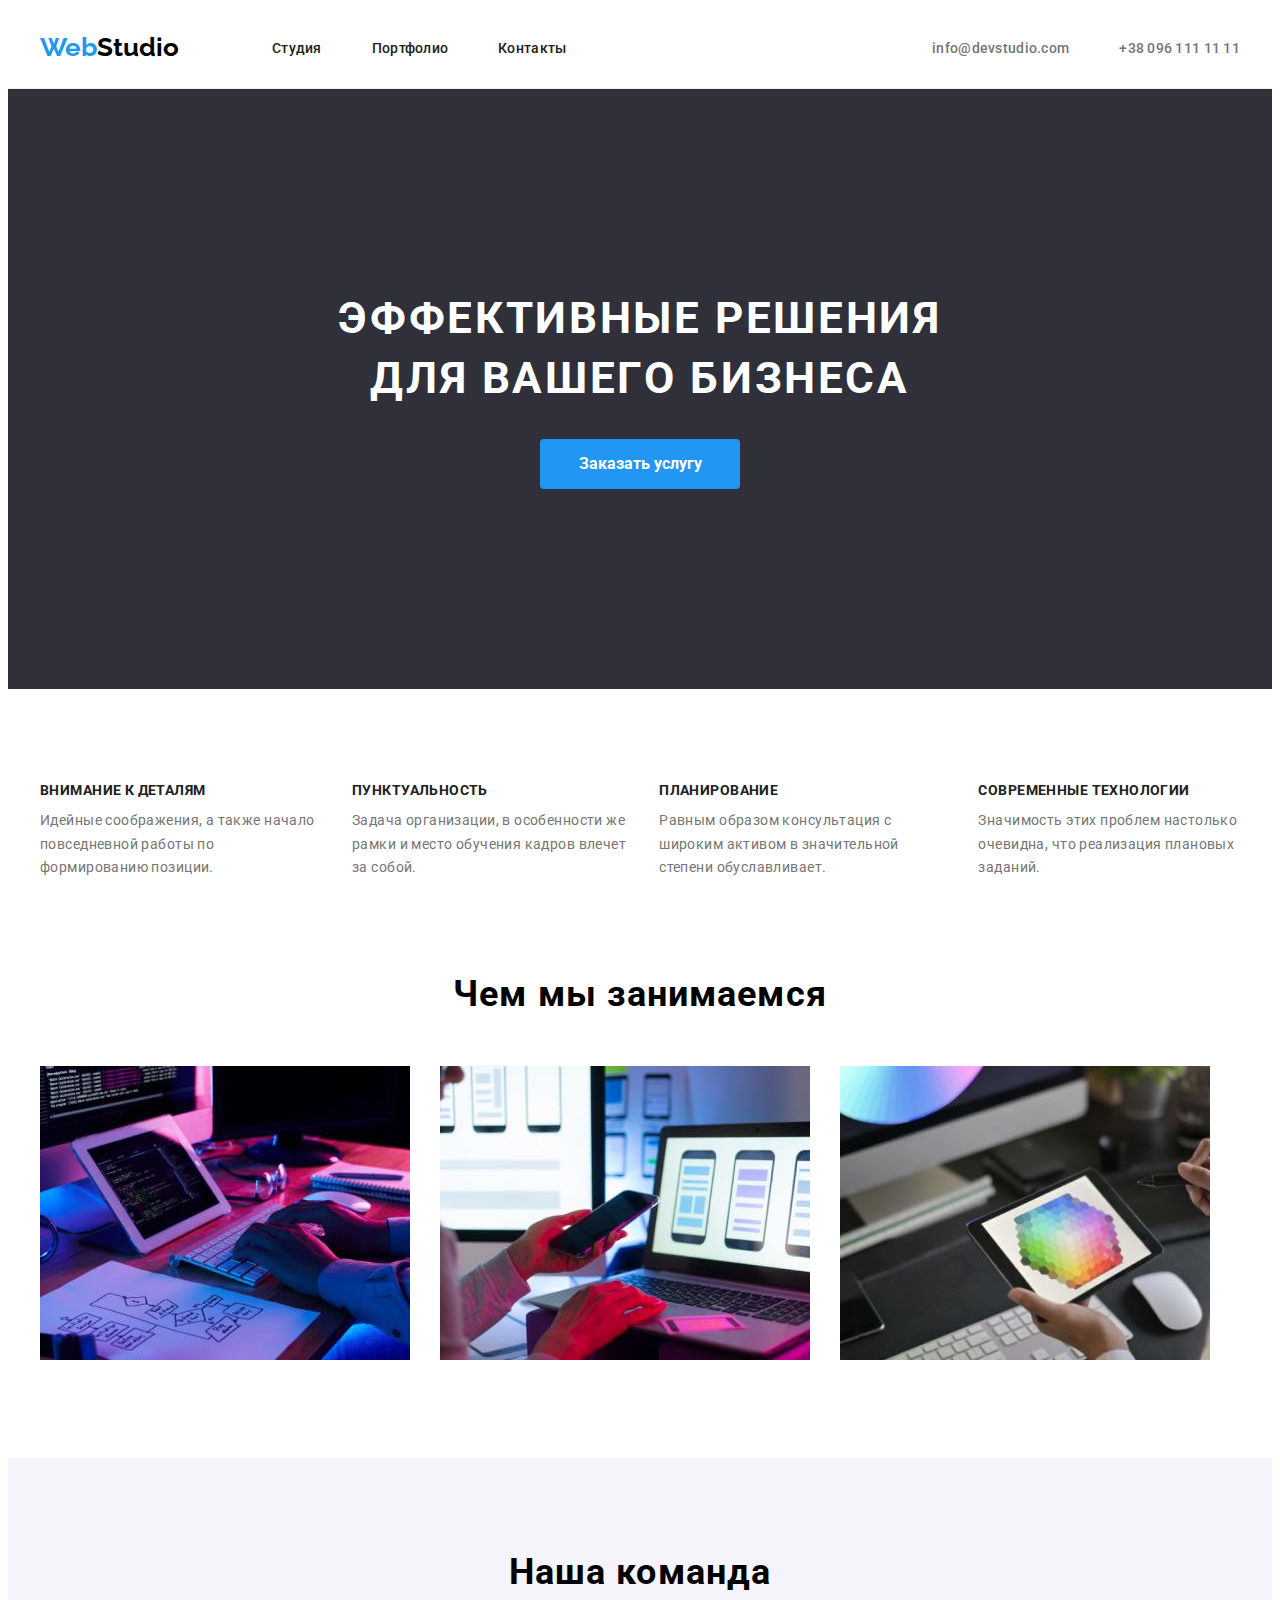
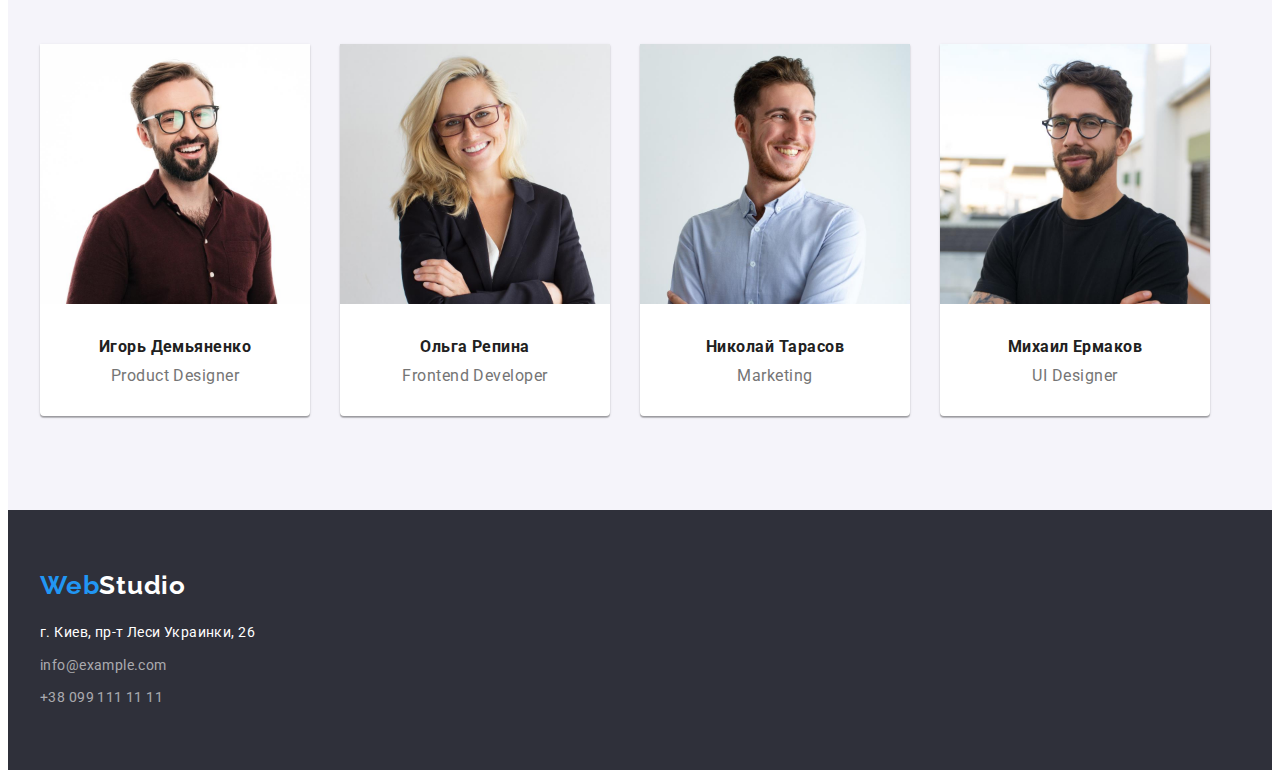
==== index.html @ 888d42be "Add files via upload" ====
<!DOCTYPE html>
<html lang="ru">
<head>
    <meta charset="UTF-8">
    <meta http-equiv="X-UA-Compatible" content="IE=edge">
    <meta name="viewport" content="width=device-width, initial-scale=1.0">
    <title>Document</title>
    <link rel="preconnect" href="https://fonts.googleapis.com">
    <link rel="preconnect" href="https://fonts.gstatic.com" crossorigin>
    <link href="https://fonts.googleapis.com/css2?family=Raleway:wght@700&family=Roboto:wght@400;500;700;900&display=swap" rel="stylesheet">
    <link rel="stylesheet" href="https://cdnjs.cloudflare.com/ajax/libs/modern-normalize/1.1.0/modern-normalize.min.css" integrity="sha512-wpPYUAdjBVSE4KJnH1VR1HeZfpl1ub8YT/NKx4PuQ5NmX2tKuGu6U/JRp5y+Y8XG2tV+wKQpNHVUX03MfMFn9Q==" crossorigin="anonymous" referrerpolicy="no-referrer" />
    <link rel="stylesheet" href="./css/styles.css">
</head>
<body>
    <header class="header">
        <div class="container">
        <nav class="head-navigation">
            <a href="" class="header-logo-first link">Web<span class="header-logo-sec">Studio</span></a>
            <ul class="header-site-list list">
                <li class="header-site-item"><a href="./index.html" class="header-site-link link">Студия</a></li>
                <li class="header-site-item"><a href="./portfolio.html" class="header-site-link link">Портфолио</a></li>
                <li class="header-site-item"><a href="" class="header-site-link link ">Контакты</a></li>
            </ul>
        </nav>
        <ul class="header-contact-list list">
            <li class="header-contact-item"><a href="mailto:info@devstudio.com" class="header-contact-link link">info@devstudio.com</a></li>
            <li class="header-contact-item"><a href="tel:+380961111111" class="header-contact-link link">+38 096 111 11 11</a></li>
        </ul>
    </div>
    </header>
    <main class="main">
        <section class="banner section">
            <div class="container bancontent">
                <h1 class="banner-title">Эффективные решения для вашего бизнеса</h1>
                <button type="button" class="banner-click">Заказать услугу</button>
            </div>
        </section>
        <section class="benefits section">
            <div class="container">
                <ul class="benefits-list list">
                    <li class="benefits-item">
                        <h3 class="benefits-title"> Внимание к деталям</h3> 
                        <p class="benefits-description">Идейные соображения, а также начало повседневной работы по формированию позиции.</p>
                    </li>
                    <li class="benefits-item">
                        <h3 class="benefits-title">Пунктуальность</h3>
                        <p class="benefits-description">Задача организации, в особенности же рамки и место обучения кадров влечет за собой.</p>
                    </li>
                    <li class="benefits-item">
                        <h3 class="benefits-title">Планирование</h3>
                        <p class="benefits-description">Равным образом консультация с широким активом в значительной степени обуславливает.</p>
                    </li>
                    <li class="benefits-item">
                        <h3 class="benefits-title">Современные технологии</h3>
                        <p class="benefits-description">Значимость этих проблем настолько очевидна, что реализация плановых заданий.</p>
                    </li>
                </ul>
            </div>
        </section>
        <section class="work section">
            <div class="container">
                <h2 class="work-title">Чем мы занимаемся</h2>
                <ul class="work-list list">
                    <li class="work-item"><img src="./images/about_img_1.jpg" alt="Work photo" width="370"></li>
                    <li class="work-item"><img src="./images/about_img_2.jpg" alt="Work photo" width="370"></li>
                    <li class="work-item"><img src="./images/about_img_3.jpg" alt="Work photo" width="370"></li>
                </ul>
            </div>
        </section>
        <section class="workers section">
            <div class="container">
                <h2 class="workers-title">Наша команда</h2>
                <ul class="workers-list list">
                    <li class="workers-item">
                        <img src="./images/product_des_img.jpg" alt="worker photo" width="270">
                        <h3 class="worker-name">Игорь Демьяненко</h3>
                        <p class="worker-position">Product Designer</p>
                    </li>
                    <li class="workers-item">
                        <img src="./images/frontend_img.jpg" alt="worker photo" width="270">
                        <h3 class="worker-name">Ольга Репина</h3>
                        <p class="worker-position">Frontend Developer</p>
                    </li>
                    <li class="workers-item">
                        <img src="./images/marketing_img.jpg" alt="worker photo" width="270">
                        <h3 class="worker-name">Николай Тарасов</h3>
                        <p class="worker-position">Marketing</p>
                    </li>
                    <li class="workers-item">
                        <img src="./images/ui_des_img.jpg" alt="worker photo" width="270">
                        <h3 class="worker-name">Михаил Ермаков</h3>
                        <p class="worker-position">UI Designer</p>
                    </li>
                </ul>
            </div>
        </section>
    </main>
    <footer class="footer">
        <div class="container">
            <a href="" class="footer-logo-first link">Web<span class="footer-logo-sec link">Studio</span></a>
            <address class="footer-contact">
                <ul class="footer-contact-list list">
                    <li class="footer-contact-item"><a href="https://maps.app.goo.gl/anKPkM4rWThqQy199" class="footer-adr-link link"> г. Киев, пр-т Леси Украинки, 26</a></li>
                    <li class="footer-contact-item"><a href="mailto:info@example.com" class="footer-contact-link link">info@example.com</a></li>
                    <li class="footer-contact-item"><a href="tel:+380991111111" class="footer-contact-link link">+38 099 111 11 11</a> </li>
                </ul>
                </address>
            </address>
        </div>
    </footer>
</body>
</html>
---- css/styles.css ----
:root {
    --first-title-color: #FFFFFF;
    --second-title-color: black;
}

body {
    font-family: 'Roboto', sans-serif;
}

p, h1, h2, h3 {
     margin: 0;

}

ul {
    margin: 0;
    padding-left: 0;
}

.list {
    list-style: none;
}

.link {
    text-decoration: none;
}

.img {
    display: block;
    max-width: 100%;
    height: auto;
}

.container {
    max-width: 1200px;
    margin-left: auto;
    margin-right: auto;
    padding-left: 15px;
    padding-right: 15px;
}

.section {
    padding-top: 94px;
    padding-bottom: 94px;
}


.header > .container {
    display: flex;
    align-items: center; 
}

.header {
    padding-top: 24px;
    padding-bottom: 25px;
    border-bottom: 1px solid #ECECEC;
}

.head-navigation {
    display: flex;
    align-items: center;
}

.header-logo-first {
    display: inline-block;
    align-items: center;
    margin-right: 93px;

    font-family: 'Raleway', sans-serif;
    font-style: normal;
    font-weight: 700;
    font-size: 26px;
    line-height: 31px;
    color: #2196F3;

}

.header-logo-sec {
    color: black;  
}

.header-site-list, .header-contact-list {
    display: flex;
    
    gap: 50px;
}


.header-contact-list {
    margin-left: auto;
}

.header-site-link, .header-contact-link   {
    font-size: 14px;
    font-weight: 500;
    line-height: 1.14;
    letter-spacing: 0.02em;
    color: #212121;
}

.header-contact-link {
    color: #757575;
}

.header-site-link:hover, .header-site-link:focus {
    color: #2196F3;
}

.header-contact-link:hover, .header-contact-link:focus {
    color: #2196F3;
    } 


.main > .container {
    display: flex;
}

.banner {
    background-color: #2F303A;
    padding-top: 200px;
    padding-bottom: 200px;
}

.bancontent {
    align-items: center;
}

.banner-title {
    max-width: 696px;
    font-size: 44px;
    line-height: 1.36;
    text-align: center;
    letter-spacing: 0.06em;
    text-transform: uppercase;
    color: var(--first-title-color);

    margin-bottom: 30px;
    margin-left: auto;
    margin-right: auto;
    justify-content: center;
}

.banner-click {
    padding: 10px 32px;
    margin-left: auto;
    margin-right: auto;

    display: flex;
    align-items: center;
    justify-content: center;
    text-align: center;

    font-family: inherit;
    font-weight: 700;
    font-size: 16px;
    line-height: 2.5;
    color: #FFFFFF;
    cursor: pointer;
    background-color: #2196F3;   
    min-width: 200px;
    height: 50px;
    border-radius: 4px;
    border: none;
}

.benefits-list {
    display: flex;
}

.benefits-item:not(:last-child), .work-item:not(:last-child), .workers-item:not(:last-child) {
    margin-right: 30px;
}

.benefits-title {
    font-weight: 700;
    font-size: 14px;
    line-height: 1.14;
    letter-spacing: 0.03em;
    text-transform: uppercase;
    color: #212121;

    margin-bottom: 10px;
}
.benefits-description {
    font-weight: 400;
    font-size: 14px;
    line-height: 1.71;
    letter-spacing: 0.03em;
    color: #757575;
    }


.work {
    padding-top: 0;
}

.work-list {
    display: flex;
    align-items: center;

    margin: 0;
   
}

.work-title {
    font-size: 36px;
    line-height: 1.16;
    text-align: center;
    letter-spacing: 0.03em;
    color: var(--second-title-color);

    margin-bottom: 50px;
    margin-left: auto;
    margin-right: auto;
    justify-content: center;
    }

.workers-list{
    display: flex;
            
}

.workers {
    background-color: #F5F4FA;
}

.workers-item {
    background: #FFFFFF;
    box-shadow: 0px 1px 3px rgba(0, 0, 0, 0.12), 0px 1px 1px rgba(0, 0, 0, 0.14), 0px 2px 1px rgba(0, 0, 0, 0.2);
    border-radius: 0px 0px 4px 4px;
}

.workers-title {
    font-weight: 700;
    font-size: 36px;
    line-height: 1.16;
    text-align: center;
    letter-spacing: 0.03em;
    color: var(--second-title-color);

    margin-bottom: 50px;
}

.worker-name {
    font-size: 16px;
    line-height: 1.18;
    text-align: center;
    letter-spacing: 0.03em;
    color: #212121;

    padding-top: 30px;
    margin-bottom: 10px;
}

.worker-position {
    font-size: 16px;
    line-height: 1.18;
    text-align: center;
    letter-spacing: 0.03em;
    color: #757575;
    padding-bottom: 30px; 
}

.labor-list {
    display: flex;
    align-items: center;
    justify-content: center;

    margin-bottom: 50px;
    gap: 8px;
    margin-left: auto;
    margin-right: auto;
}

.labor-click {
    display: flex;
    justify-content: center;
    align-items: center;
    flex-shrink: 1;
    margin-left: auto;
    margin-right: auto;
    padding: 6px 22px;

    font-size: 16px;
    font-weight: 500;
    line-height: 1.62;
    text-align: center;
    letter-spacing: 0.03em;
    cursor: pointer;
    color: #212121;
    background-color: #F5F4FA;

    border: none;
    border-radius: 4px;
}

.labor-click:hover, .labor-click:focus {
    background-color: #2196F3;
    color: #FFFFFF;
}


.all-labors {
    display: flex;
    flex-wrap: wrap;


    gap: 30px;
}

.all-item {
    width: 370px;

}

.all-content {
    padding: 20px 24px;

    border-right: 1px solid #EEEEEE;
    border-bottom: 1px solid #EEEEEE;
    border-left: 1px solid #EEEEEE;
}

.all-name {
    font-size: 18px;
    line-height: 2;
    letter-spacing: 0.06em;
    color: #212121;


    margin-bottom: 4px;
}

.all-kind {
    font-size: 16px;
    line-height: 1.88;
    letter-spacing: 0.03em;
    color: #757575;

}

.footer {
    background-color: #2F303A;
    padding-top: 60px;
    padding-bottom: 60px;
}


.footer-logo-first, .footer-logo-sec {
    display: inline-block;
    font-family: 'Raleway', sans-serif;
    font-weight: 700;
    font-size: 26px;
    line-height: 1.19;
    letter-spacing: 0.03em;
    color: #FFFFFF;

    
}

.footer-logo-first {
    color: #2196F3;
    
    margin-bottom: 20px;
}


 
.footer-contact-link, .footer-adr-link  {
    font-style: normal;
    font-size: 14px;
    line-height: 1.71;
    letter-spacing: 0.03em;
    color: rgba(255, 255, 255, 0.6);

}

.footer-contact-item:not(:last-child) {
    margin-bottom: 9px;
}

.footer-adr-link {
    color: #FFFFFF;
}

.footer-contact-link:hover, .footer-contact-link:focus {
    color: #2196F3;
}

.footer-adr-link:hover, .footer-adr-link:focus {
    color: #2196F3;
}
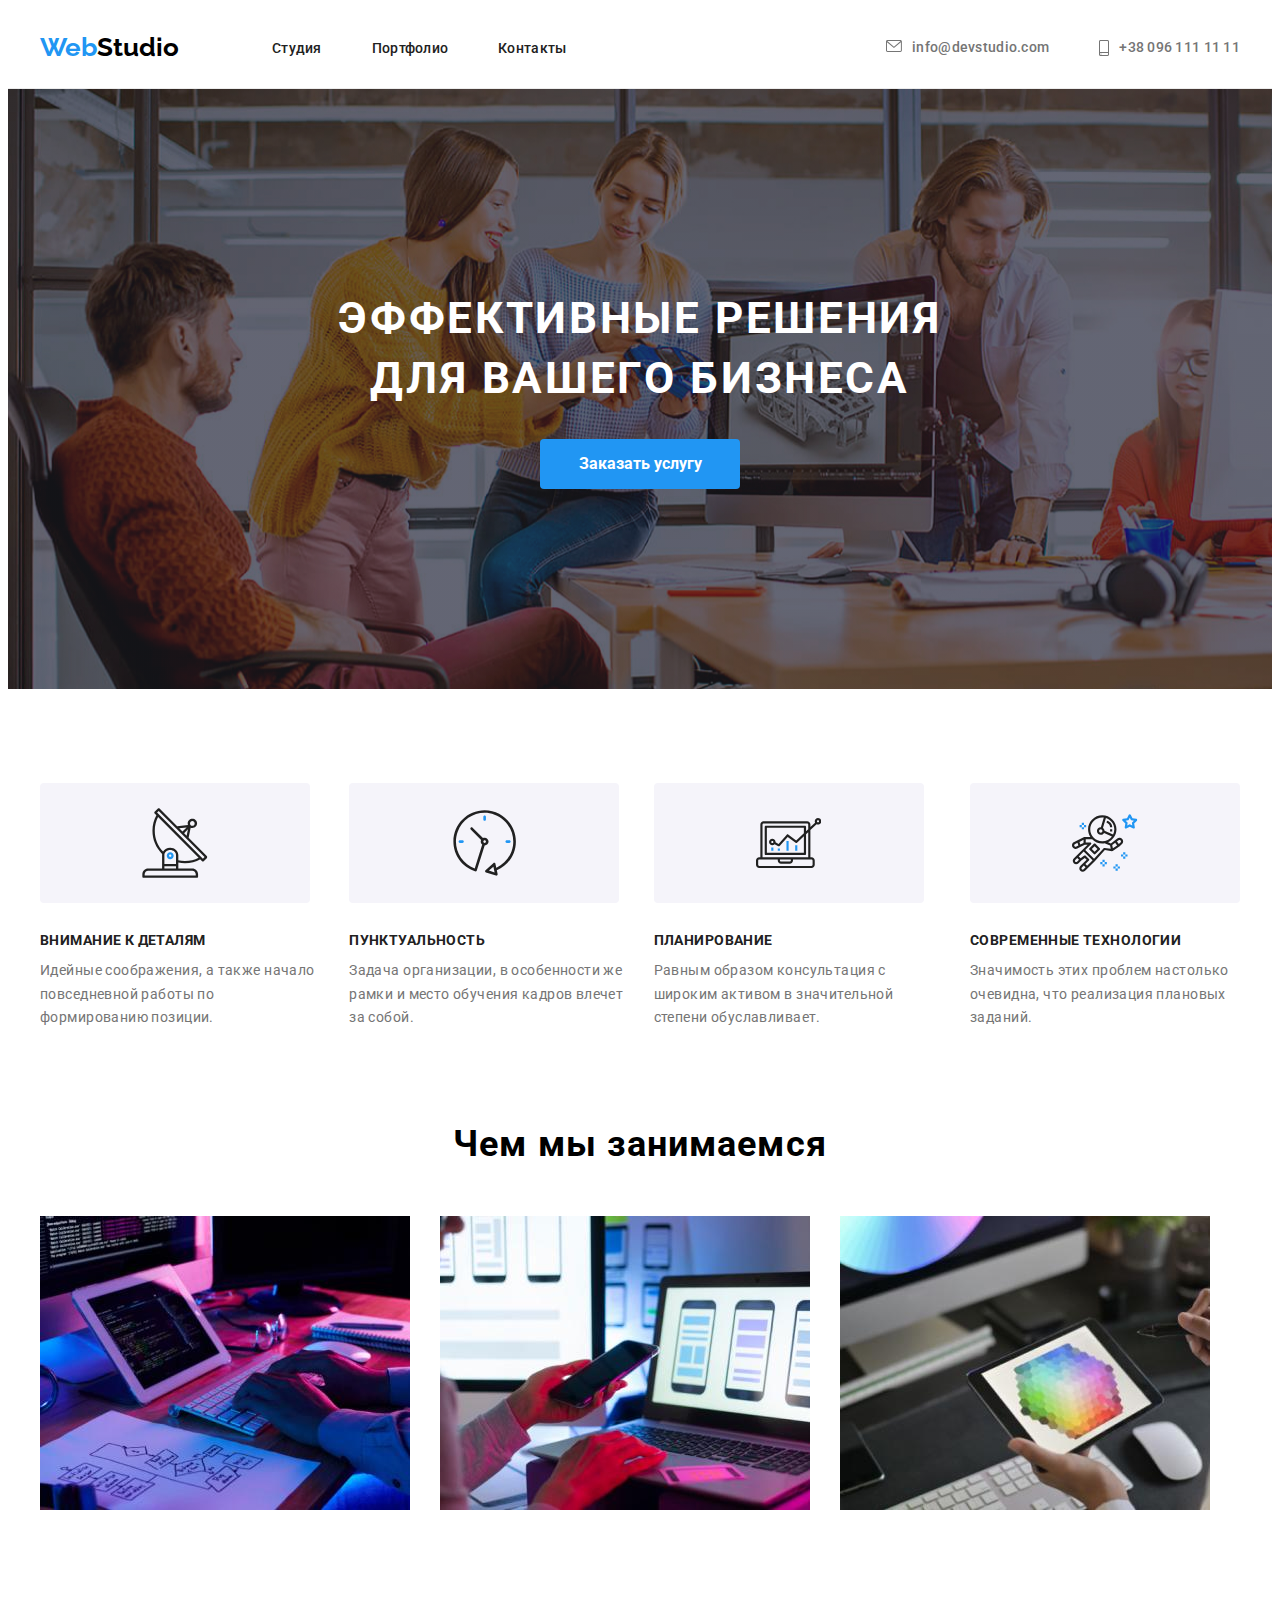
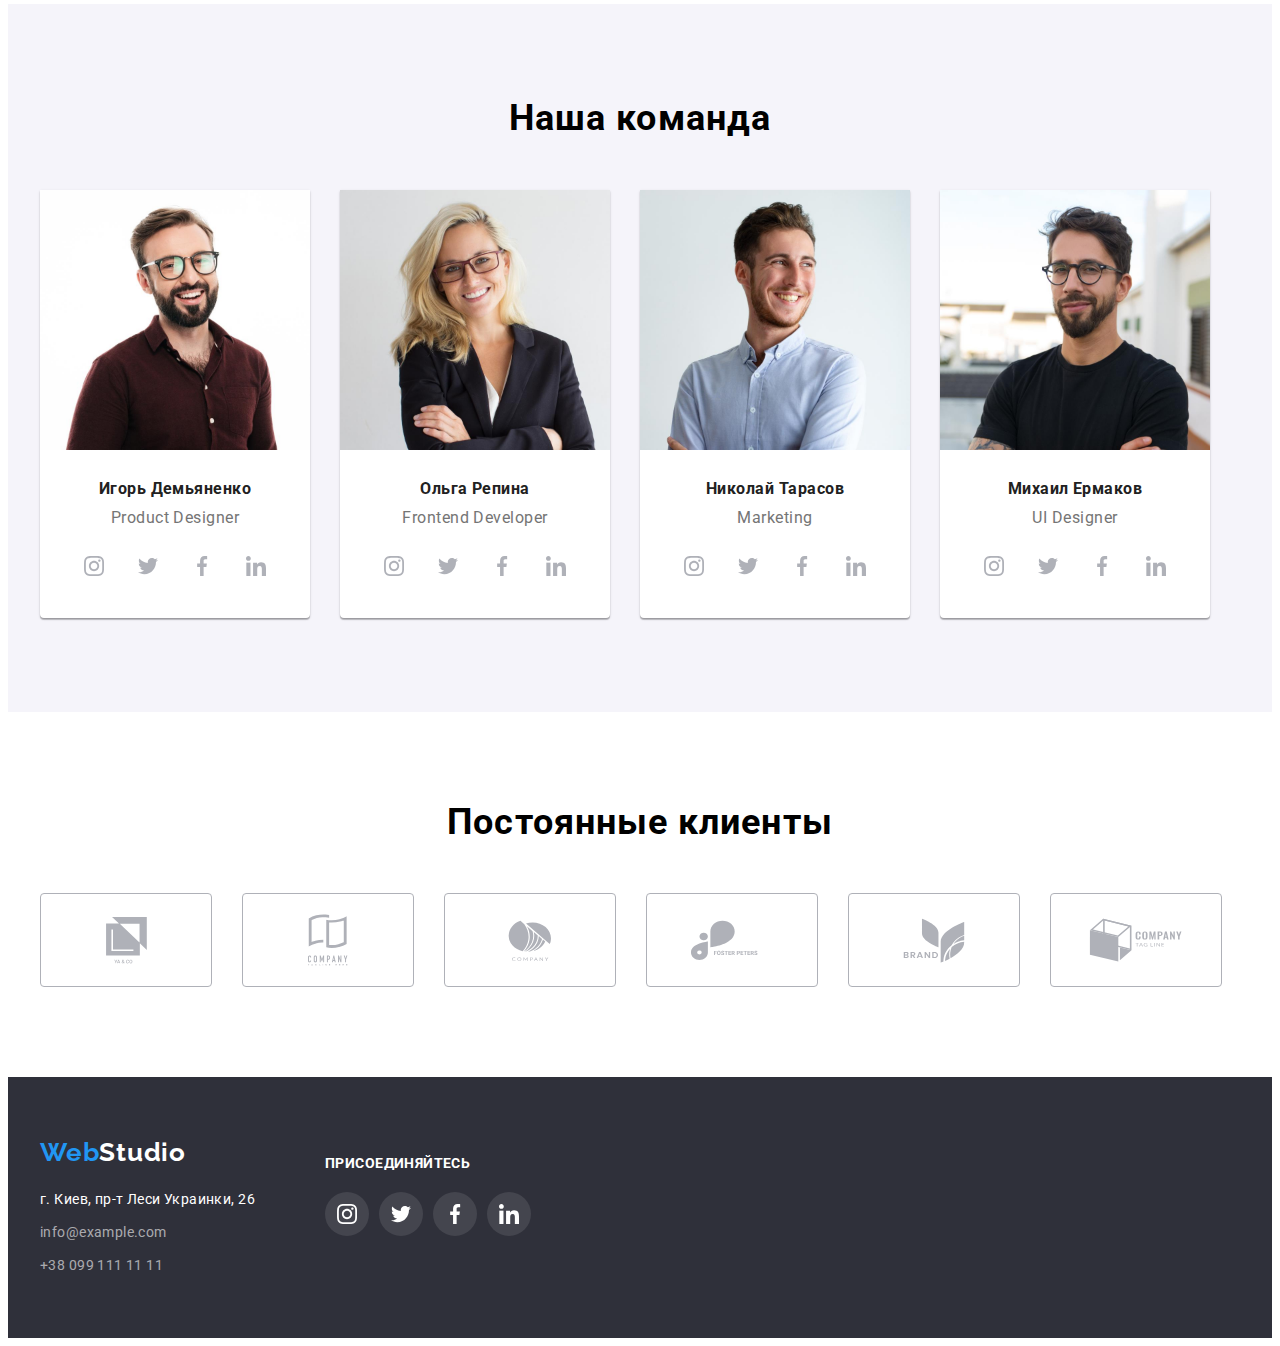
==== commit 1554b4fa: "coding" ====
--- a/index.html
+++ b/index.html
@@ -23,8 +23,16 @@
             </ul>
         </nav>
         <ul class="header-contact-list list">
-            <li class="header-contact-item"><a href="mailto:info@devstudio.com" class="header-contact-link link">info@devstudio.com</a></li>
-            <li class="header-contact-item"><a href="tel:+380961111111" class="header-contact-link link">+38 096 111 11 11</a></li>
+            <li class="header-contact-item"><a href="mailto:info@devstudio.com" class="header-contact-link link">
+                <svg class="contact-icons" width="16" height="12">
+                    <use href="/images/symbol-defs.svg#icon-envelope-hover"></use>
+                </svg>      
+                info@devstudio.com</a></li>
+            <li class="header-contact-item"><a href="tel:+380961111111" class="header-contact-link link">
+                <svg class="contact-icons" width="10" height="16">
+                    <use href="./images/symbol-defs.svg#icon-smartphone"></use>
+                </svg> 
+                +38 096 111 11 11</a></li>
         </ul>
     </div>
     </header>
@@ -39,18 +47,38 @@
             <div class="container">
                 <ul class="benefits-list list">
                     <li class="benefits-item">
+                      <div class="benef-icon-container">
+                        <svg class="benefit-icon" width="65.32" height="70">
+                            <use href="./images/symbol-defs.svg#icon-Group-1"></use>
+                        </svg>
+                      </div>
                         <h3 class="benefits-title"> Внимание к деталям</h3> 
                         <p class="benefits-description">Идейные соображения, а также начало повседневной работы по формированию позиции.</p>
                     </li>
                     <li class="benefits-item">
+                        <div class="benef-icon-container">
+                            <svg class="benefit-icon" width="65.32" height="70">
+                                <use href="./images/symbol-defs.svg#icon-clock-1-1-1"></use>
+                            </svg>
+                          </div>
                         <h3 class="benefits-title">Пунктуальность</h3>
                         <p class="benefits-description">Задача организации, в особенности же рамки и место обучения кадров влечет за собой.</p>
                     </li>
                     <li class="benefits-item">
+                        <div class="benef-icon-container">
+                            <svg class="benefit-icon" width="65.32" height="70">
+                                <use href="./images/symbol-defs.svg#icon-diagram-1-3-2"></use>
+                            </svg>
+                          </div>
                         <h3 class="benefits-title">Планирование</h3>
                         <p class="benefits-description">Равным образом консультация с широким активом в значительной степени обуславливает.</p>
                     </li>
                     <li class="benefits-item">
+                        <div class="benef-icon-container">
+                            <svg class="benefit-icon" width="65.32" height="70">
+                                <use href="./images/symbol-defs.svg#icon-astronaut-1-2-1"></use>
+                            </svg>
+                          </div>
                         <h3 class="benefits-title">Современные технологии</h3>
                         <p class="benefits-description">Значимость этих проблем настолько очевидна, что реализация плановых заданий.</p>
                     </li>
@@ -75,21 +103,166 @@
                         <img src="./images/product_des_img.jpg" alt="worker photo" width="270">
                         <h3 class="worker-name">Игорь Демьяненко</h3>
                         <p class="worker-position">Product Designer</p>
+                        <ul class="workers-soc list">
+                            <li class="workers-soc-item">
+                                <a href="" class="workers-soc-link link">
+                                    <svg class="workers-soc-icon" width="20" height="20">
+                                        <use href="./images/symbol-defs.svg#icon-instagram"></use>
+                                    </svg>
+                                </a>
+                            </li>
+                            <li class="workers-soc-item"><a href="" class="workers-soc-link link">
+                                <svg class="workers-soc-icon" width="20" height="20">
+                                    <use href="./images/symbol-defs.svg#icon-twitter"></use>
+                                </svg>
+                            </a></li>
+                            <li class="workers-soc-item"><a href="" class="workers-soc-link link">
+                                <svg class="workers-soc-icon" width="20" height="20">
+                                    <use href="./images/symbol-defs.svg#icon-facebook"></use>
+                                </svg>
+                            </a></li>
+                            <li class="workers-soc-item"><a href="" class="workers-soc-link link">
+                                <svg class="workers-soc-icon" width="20" height="20">
+                                    <use href="./images/symbol-defs.svg#icon-linkedin"></use>
+                                </svg>
+                            </a></li>
+                        </ul>
                     </li>
                     <li class="workers-item">
                         <img src="./images/frontend_img.jpg" alt="worker photo" width="270">
                         <h3 class="worker-name">Ольга Репина</h3>
                         <p class="worker-position">Frontend Developer</p>
+                        <ul class="workers-soc list">
+                            <li class="workers-soc-item">
+                                <a href="" class="workers-soc-link link">
+                                    <svg class="workers-soc-icon" width="20" height="20">
+                                        <use href="./images/symbol-defs.svg#icon-instagram"></use>
+                                    </svg>
+                                </a>
+                            </li>
+                            <li class="workers-soc-item"><a href="" class="workers-soc-link link">
+                                <svg class="workers-soc-icon" width="20" height="20">
+                                    <use href="./images/symbol-defs.svg#icon-twitter"></use>
+                                </svg>
+                            </a></li>
+                            <li class="workers-soc-item"><a href="" class="workers-soc-link link">
+                                <svg class="workers-soc-icon" width="20" height="20">
+                                    <use href="./images/symbol-defs.svg#icon-facebook"></use>
+                                </svg>
+                            </a></li>
+                            <li class="workers-soc-item"><a href="" class="workers-soc-link link">
+                                <svg class="workers-soc-icon" width="20" height="20">
+                                    <use href="./images/symbol-defs.svg#icon-linkedin"></use>
+                                </svg>
+                            </a></li>
+                        </ul>
                     </li>
                     <li class="workers-item">
                         <img src="./images/marketing_img.jpg" alt="worker photo" width="270">
                         <h3 class="worker-name">Николай Тарасов</h3>
                         <p class="worker-position">Marketing</p>
+                        <ul class="workers-soc list">
+                            <li class="workers-soc-item">
+                                <a href="" class="workers-soc-link link">
+                                    <svg class="workers-soc-icon" width="20" height="20">
+                                        <use href="./images/symbol-defs.svg#icon-instagram"></use>
+                                    </svg>
+                                </a>
+                            </li>
+                            <li class="workers-soc-item"><a href="" class="workers-soc-link link">
+                                <svg class="workers-soc-icon" width="20" height="20">
+                                    <use href="./images/symbol-defs.svg#icon-twitter"></use>
+                                </svg>
+                            </a></li>
+                            <li class="workers-soc-item"><a href="" class="workers-soc-link link">
+                                <svg class="workers-soc-icon" width="20" height="20">
+                                    <use href="./images/symbol-defs.svg#icon-facebook"></use>
+                                </svg>
+                            </a></li>
+                            <li class="workers-soc-item"><a href="" class="workers-soc-link link">
+                                <svg class="workers-soc-icon" width="20" height="20">
+                                    <use href="./images/symbol-defs.svg#icon-linkedin"></use>
+                                </svg>
+                            </a></li>
+                        </ul>
                     </li>
                     <li class="workers-item">
                         <img src="./images/ui_des_img.jpg" alt="worker photo" width="270">
                         <h3 class="worker-name">Михаил Ермаков</h3>
                         <p class="worker-position">UI Designer</p>
+                        <ul class="workers-soc list">
+                            <li class="workers-soc-item">
+                                <a href="" class="workers-soc-link link">
+                                    <svg class="workers-soc-icon" width="20" height="20">
+                                        <use href="./images/symbol-defs.svg#icon-instagram"></use>
+                                    </svg>
+                                </a>
+                            </li>
+                            <li class="workers-soc-item"><a href="" class="workers-soc-link link">
+                                <svg class="workers-soc-icon" width="20" height="20">
+                                    <use href="./images/symbol-defs.svg#icon-twitter"></use>
+                                </svg>
+                            </a></li>
+                            <li class="workers-soc-item"><a href="" class="workers-soc-link link">
+                                <svg class="workers-soc-icon" width="20" height="20">
+                                    <use href="./images/symbol-defs.svg#icon-facebook"></use>
+                                </svg>
+                            </a></li>
+                            <li class="workers-soc-item"><a href="" class="workers-soc-link link">
+                                <svg class="workers-soc-icon" width="20" height="20">
+                                    <use href="./images/symbol-defs.svg#icon-linkedin"></use>
+                                </svg>
+                            </a></li>
+                        </ul>
+                    </li>
+                </ul>
+            </div>
+        </section>
+        <section class="clients section">
+            <div class="container">
+                <h2 class="clients-title">Постоянные клиенты</h2>
+                <ul class="clients-list list">
+                    <li class="client-item">
+                        <a href="" class="client-link link">
+                            <svg class="client-icon" width="41" height="46.7">
+                                <use href="./images/symbol-defs.svg#icon-group-2-1"></use>
+                            </svg>
+                        </a>
+                    </li>
+                    <li class="client-item">
+                        <a href="" class="client-link link">
+                            <svg class="client-icon" width="40" height="52">
+                                <use href="./images/symbol-defs.svg#icon-group-3-1"></use>
+                            </svg>
+                        </a>
+                    </li>
+                    <li class="client-item">
+                        <a href="" class="client-link link">
+                            <svg class="client-icon" width="43.46" height="41.18">
+                                <use href="./images/symbol-defs.svg#icon-group-4-1"></use>
+                            </svg>
+                        </a>
+                    </li>
+                    <li class="client-item">
+                        <a href="" class="client-link link">
+                            <svg class="client-icon" width="84.44" height="40.62">
+                                <use href="./images/symbol-defs.svg#icon-group-5-1"></use>
+                            </svg>
+                        </a>
+                    </li>
+                    <li class="client-item">
+                        <a href="" class="client-link link">
+                            <svg class="client-icon" width="62.54" height="45.43">
+                                <use href="./images/symbol-defs.svg#icon-group-6-1"></use>
+                            </svg>
+                        </a>
+                    </li>
+                    <li class="client-item">
+                        <a href="" class="client-link link">
+                            <svg class="client-icon" width="93.79" height="43.93">
+                                <use href="./images/symbol-defs.svg#icon-group-7-1"></use>
+                            </svg>
+                        </a>
                     </li>
                 </ul>
             </div>
@@ -97,6 +270,7 @@
     </main>
     <footer class="footer">
         <div class="container">
+            <div>
             <a href="" class="footer-logo-first link">Web<span class="footer-logo-sec link">Studio</span></a>
             <address class="footer-contact">
                 <ul class="footer-contact-list list">
@@ -104,8 +278,41 @@
                     <li class="footer-contact-item"><a href="mailto:info@example.com" class="footer-contact-link link">info@example.com</a></li>
                     <li class="footer-contact-item"><a href="tel:+380991111111" class="footer-contact-link link">+38 099 111 11 11</a> </li>
                 </ul>
-                </address>
             </address>
+            </div>
+            <div> 
+                <h4 class="foot-soc-title">присоединяйтесь</h4>  
+                <ul class="footer-social-list list">
+                    <li class="foot-soc-item">
+                        <a href="" class="foot-soc-link link">
+                            <svg class="foot-soc-icon" width="20" height="20">
+                                <use href="./images/symbol-defs.svg#icon-instagram"></use>
+                            </svg>
+                        </a>
+                    </li>
+                    <li class="foot-soc-item">
+                        <a href="" class="foot-soc-link link">
+                            <svg class="foot-soc-icon" width="20" height="20">
+                                <use href="./images/symbol-defs.svg#icon-twitter"></use>
+                            </svg>
+                        </a>
+                    </li>
+                    <li class="foot-soc-item">
+                        <a href="" class="foot-soc-link link">
+                            <svg class="foot-soc-icon" width="20" height="20">
+                                <use href="./images/symbol-defs.svg#icon-facebook"></use>
+                            </svg>
+                        </a>
+                    </li>
+                    <li class="foot-soc-item">
+                        <a href="" class="foot-soc-link link">
+                            <svg class="foot-soc-icon" width="20" height="20">
+                                <use href="./images/symbol-defs.svg#icon-linkedin"></use>
+                            </svg>
+                        </a>
+                    </li>
+                </ul>
+             </div>
         </div>
     </footer>
 </body>
--- a/css/styles.css
+++ b/css/styles.css
@@ -25,7 +25,7 @@
     text-decoration: none;
 }
 
-.img {
+img {
     display: block;
     max-width: 100%;
     height: auto;
@@ -98,9 +98,16 @@
     color: #212121;
 }
 
+
 .header-contact-link {
-    color: #757575;
-}
+    display: flex;
+
+    gap: 10px;
+
+    color: #757575;  
+}
+
+
 
 .header-site-link:hover, .header-site-link:focus {
     color: #2196F3;
@@ -110,19 +117,26 @@
     color: #2196F3;
     } 
 
+.contact-icons {
+    fill: currentColor;
+}
 
 .main > .container {
     display: flex;
 }
 
 .banner {
-    background-color: #2F303A;
+    /* background-color: #2F303A; */
     padding-top: 200px;
     padding-bottom: 200px;
+
+    background-image: linear-gradient(rgba(47, 48, 58, 0.4), rgba(47, 48, 58, 0.4)), url(../images/banner.jpg);
 }
 
 .bancontent {
     align-items: center;
+
+    
 }
 
 .banner-title {
@@ -171,6 +185,20 @@
     margin-right: 30px;
 }
 
+.benef-icon-container {
+    width: 270px;
+    height: 120px;
+    background: #F5F4FA;
+    border-radius: 4px;
+    margin-bottom: 30px;
+    display: flex;
+    align-items: center;
+    justify-content: center;
+
+}
+
+
+
 .benefits-title {
     font-weight: 700;
     font-size: 14px;
@@ -190,6 +218,7 @@
     }
 
 
+
 .work {
     padding-top: 0;
 }
@@ -225,9 +254,39 @@
 }
 
 .workers-item {
+    padding-bottom: 30px;
     background: #FFFFFF;
     box-shadow: 0px 1px 3px rgba(0, 0, 0, 0.12), 0px 1px 1px rgba(0, 0, 0, 0.14), 0px 2px 1px rgba(0, 0, 0, 0.2);
     border-radius: 0px 0px 4px 4px;
+}
+
+.workers-soc {
+    display: flex;
+    align-items: center;
+    justify-content: center;
+    gap: 10px;
+}
+
+.workers-soc-link {
+    width: 44px;
+    height: 44px;
+    border-radius: 50%;
+    
+    display: flex;
+    align-items: center;
+    justify-content: center;
+}
+
+.workers-soc-icon {
+    fill: #AFB1B8;
+}
+
+.workers-soc-link:hover {
+    background-color: #2196F3;
+}
+
+.workers-soc-link:hover .workers-soc-icon{
+    fill: #FFFFFF;
 }
 
 .workers-title {
@@ -258,8 +317,64 @@
     text-align: center;
     letter-spacing: 0.03em;
     color: #757575;
-    padding-bottom: 30px; 
-}
+    padding-bottom: 16px;
+    
+}
+
+.clients {
+    padding-top: 90px;
+    padding-bottom: 90px;
+   
+}
+
+.clients-list {
+    display: flex;
+
+    gap: 30px;
+    margin-left: auto;
+    margin-right: auto;
+}
+
+
+.client-link {
+    display: flex;
+    align-items: center;
+    justify-content: center;
+    
+    width: 170px;
+    height: 92px;
+    border: 1px solid #AFB1B8;
+    border-radius: 4px;
+}
+
+.client-icon {
+    
+    fill: #AFB1B8;
+}
+
+.client-link:hover {
+    border: 1px solid #2196F3;
+}
+
+.client-link:hover .client-icon{
+    fill: #2196F3;
+    
+}
+
+.clients-title {
+    font-weight: 700;
+    font-size: 36px;
+    line-height: 1.16;
+    text-align: center;
+    letter-spacing: 0.03em;
+    color: var(--second-title-color);
+
+    margin-bottom: 50px;
+}
+
+
+
+
 
 .labor-list {
     display: flex;
@@ -311,6 +426,13 @@
 .all-item {
     width: 370px;
 
+}
+
+.all-item:hover, .all-item:focus{
+    border: 1px solid #EEEEEE;
+    cursor: pointer;
+    box-shadow: unset;
+    box-shadow: 0px 1px 1px rgba(0, 0, 0, 0.12), 0px 4px 4px rgba(0, 0, 0, 0.06), 1px 4px 6px rgba(0, 0, 0, 0.16);
 }
 
 .all-content {
@@ -343,6 +465,12 @@
     background-color: #2F303A;
     padding-top: 60px;
     padding-bottom: 60px;
+}
+
+.footer > .container {
+    display: flex;
+
+    gap: 70px;
 }
 
 
@@ -391,4 +519,45 @@
     color: #2196F3;
 }
 
-
+.foot-soc-title{
+    font-size: 14px;
+    line-height: 1.14;
+    letter-spacing: 0.03em;
+    text-transform: uppercase;
+
+    color: #FFFFFF;
+    margin-bottom: 20px;
+}
+
+.footer-social-list {
+    display: flex;
+    align-items: center;
+    gap: 10px;
+}
+
+.foot-soc-item {
+    border-radius: 50%;
+    background: rgba(255, 255, 255, 0.1);
+}
+
+.foot-soc-link {
+    width: 44px;
+    height: 44px;
+    border-radius: 50%;
+    
+    display: flex;
+    align-items: center;
+    justify-content: center;
+}
+
+.foot-soc-icon {
+    fill: #FFFFFF;
+}
+
+.foot-soc-link:hover {
+    background-color: #2196F3;
+}
+
+.foot-soc-link:hover .foot-soc-icon{
+    fill: #FFFFFF;
+}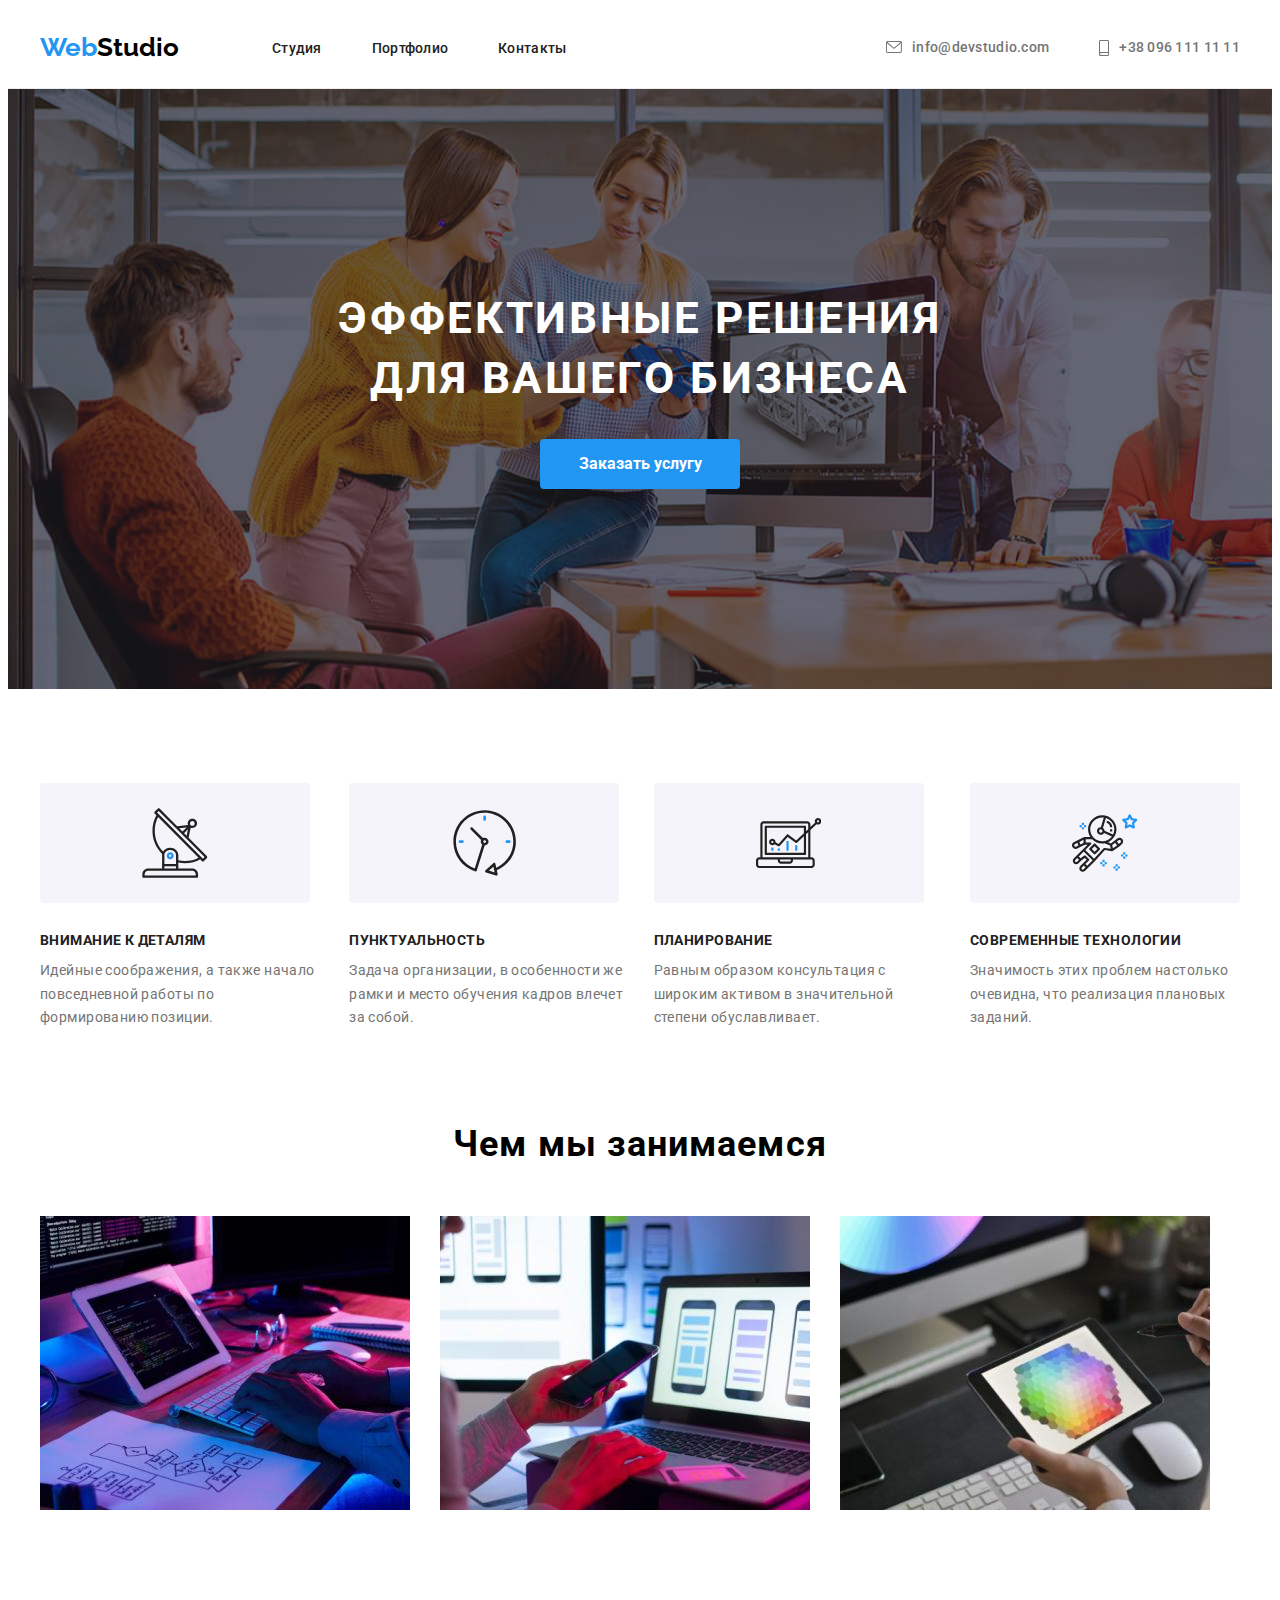
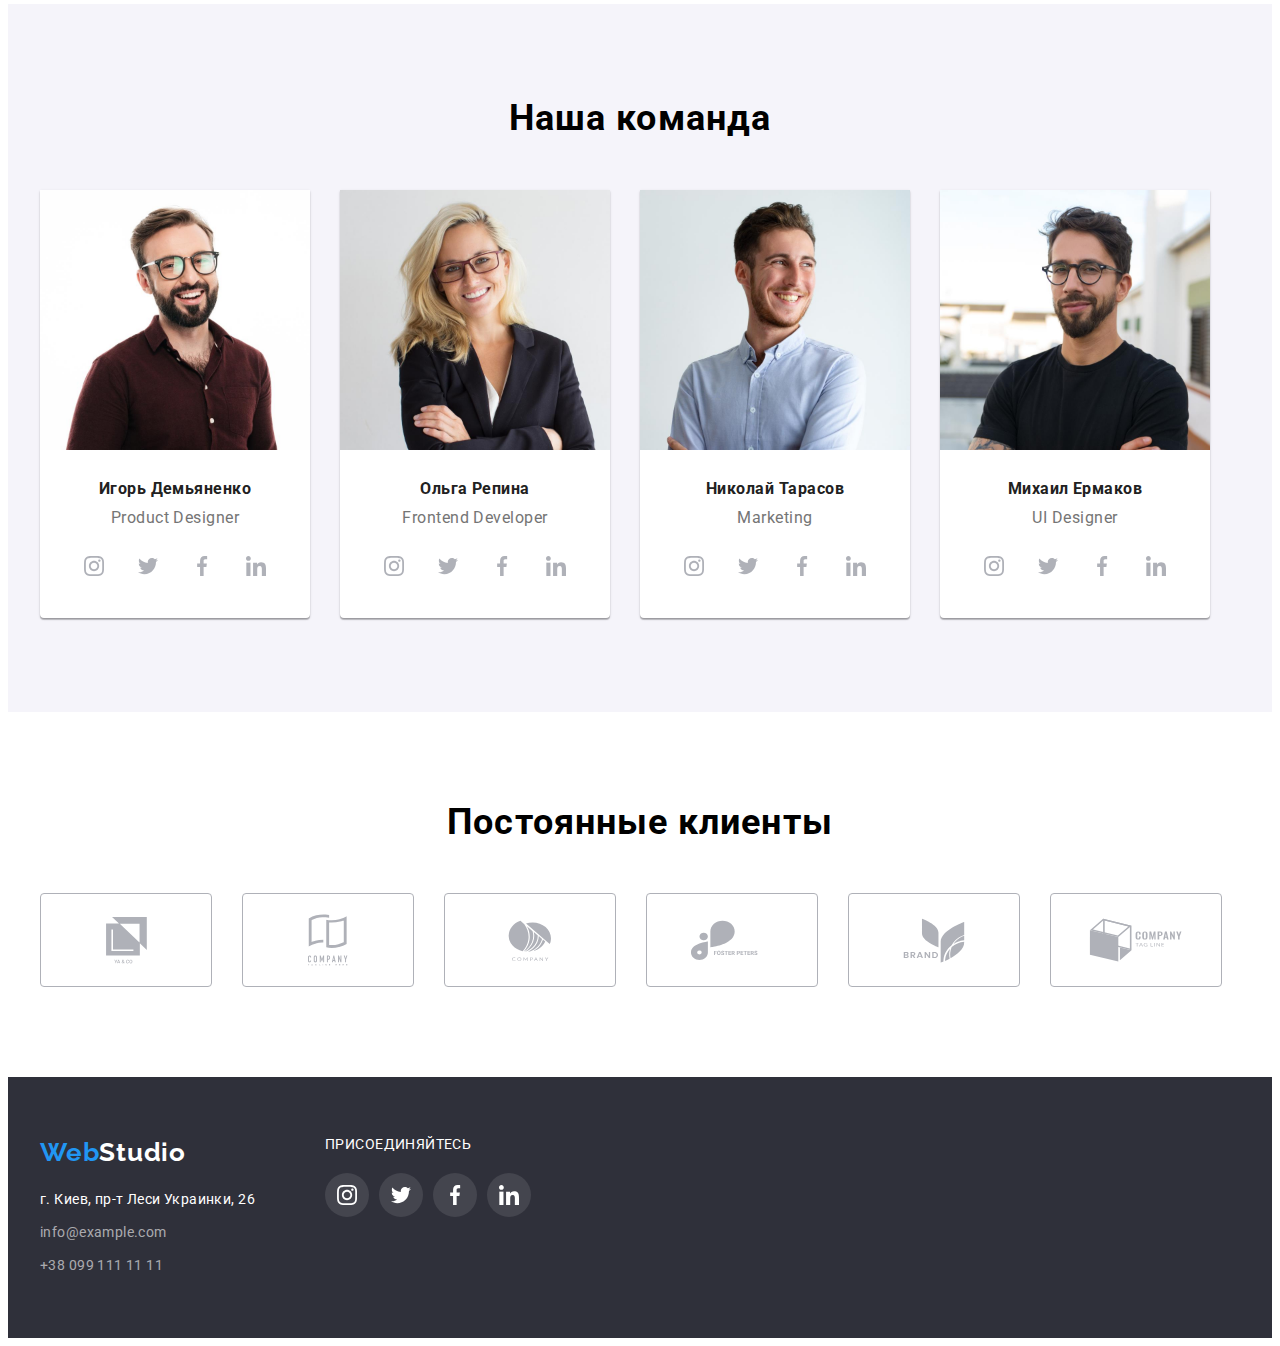
==== commit ab177280: "coding" ====
--- a/index.html
+++ b/index.html
@@ -25,7 +25,7 @@
         <ul class="header-contact-list list">
             <li class="header-contact-item"><a href="mailto:info@devstudio.com" class="header-contact-link link">
                 <svg class="contact-icons" width="16" height="12">
-                    <use href="/images/symbol-defs.svg#icon-envelope-hover"></use>
+                    <use href="./images/symbol-defs.svg#icon-envelope-hover"></use>
                 </svg>      
                 info@devstudio.com</a></li>
             <li class="header-contact-item"><a href="tel:+380961111111" class="header-contact-link link">
@@ -281,7 +281,7 @@
             </address>
             </div>
             <div> 
-                <h4 class="foot-soc-title">присоединяйтесь</h4>  
+                <p class="foot-soc-title">присоединяйтесь</p>  
                 <ul class="footer-social-list list">
                     <li class="foot-soc-item">
                         <a href="" class="foot-soc-link link">
--- a/css/styles.css
+++ b/css/styles.css
@@ -101,7 +101,7 @@
 
 .header-contact-link {
     display: flex;
-
+    align-items: center;
     gap: 10px;
 
     color: #757575;  
@@ -254,7 +254,7 @@
 }
 
 .workers-item {
-    padding-bottom: 30px;
+    /* padding-bottom: 30px; */
     background: #FFFFFF;
     box-shadow: 0px 1px 3px rgba(0, 0, 0, 0.12), 0px 1px 1px rgba(0, 0, 0, 0.14), 0px 2px 1px rgba(0, 0, 0, 0.2);
     border-radius: 0px 0px 4px 4px;
@@ -265,6 +265,8 @@
     align-items: center;
     justify-content: center;
     gap: 10px;
+
+    padding-bottom: 30px;
 }
 
 .workers-soc-link {
@@ -317,7 +319,7 @@
     text-align: center;
     letter-spacing: 0.03em;
     color: #757575;
-    padding-bottom: 16px;
+    margin-bottom: 16px;
     
 }
 
@@ -353,7 +355,7 @@
 }
 
 .client-link:hover {
-    border: 1px solid #2196F3;
+    border-color: #2196F3;
 }
 
 .client-link:hover .client-icon{
@@ -412,6 +414,9 @@
 .labor-click:hover, .labor-click:focus {
     background-color: #2196F3;
     color: #FFFFFF;
+
+    box-shadow: 0px 3px 1px rgba(0, 0, 0, 0.1), 0px 1px 2px rgba(0, 0, 0, 0.08), 0px 2px 2px rgba(0, 0, 0, 0.12);
+    border-radius: 4px;
 }
 
 
@@ -428,7 +433,11 @@
 
 }
 
-.all-item:hover, .all-item:focus{
+.all-it-link {
+    display: inline-block;
+}
+
+.all-it-link:hover, .all-it-link:focus{
     border: 1px solid #EEEEEE;
     cursor: pointer;
     box-shadow: unset;
@@ -527,6 +536,7 @@
 
     color: #FFFFFF;
     margin-bottom: 20px;
+    margin-top: 0;
 }
 
 .footer-social-list {
